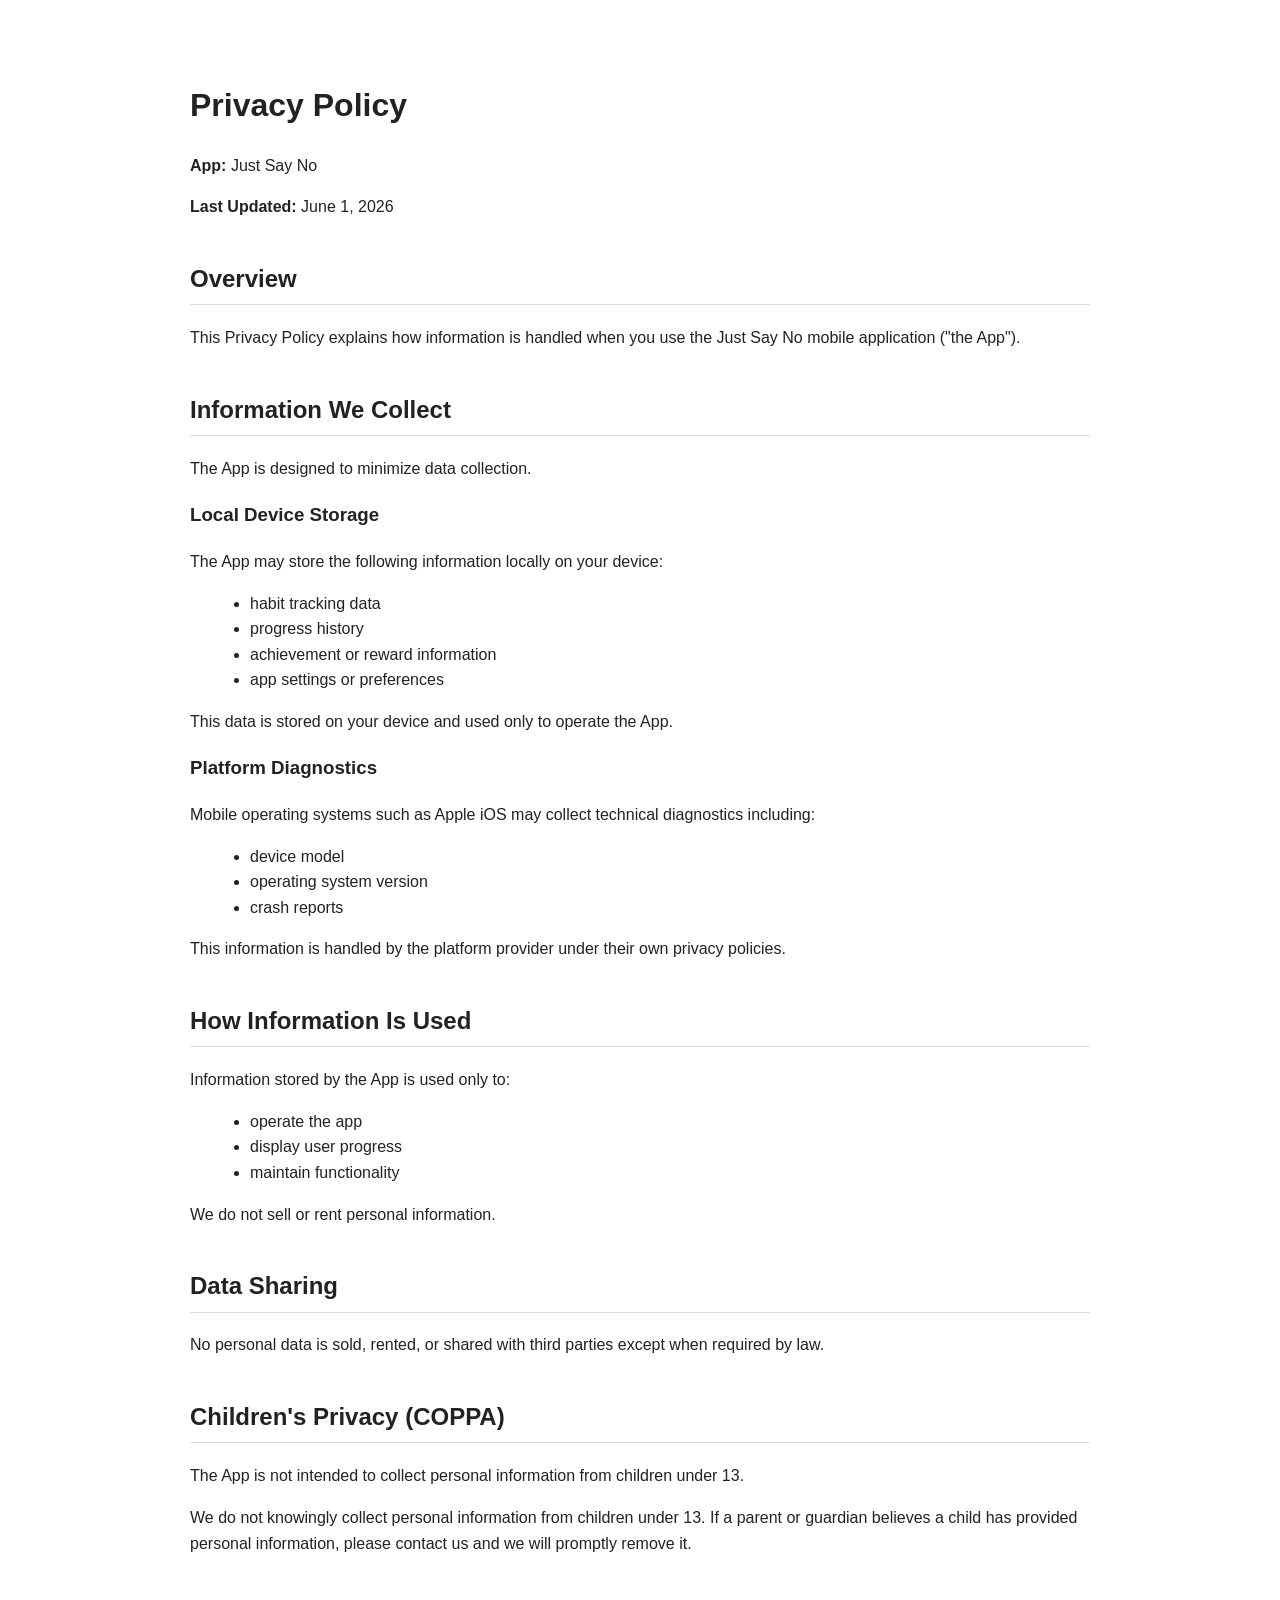
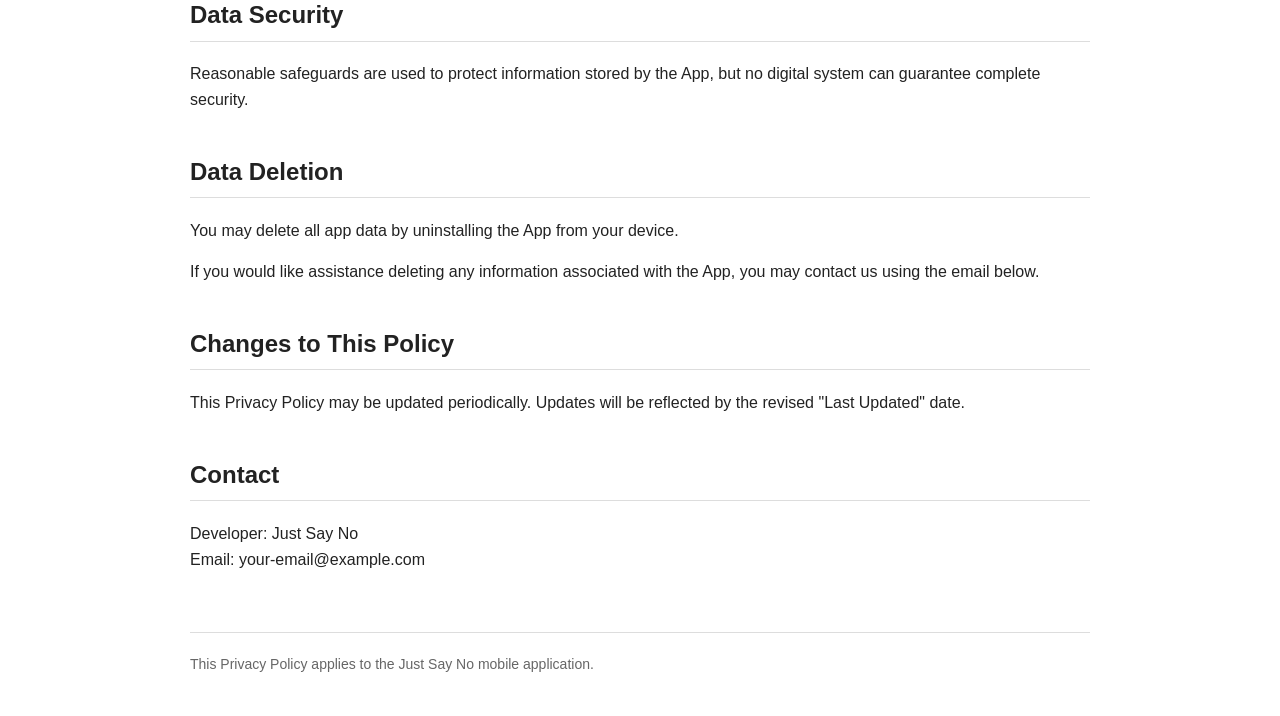
==== privacy.html @ 2a611e7a "Create privacy.html" ====
<!DOCTYPE html>
<html lang="en">
<head>
<meta charset="UTF-8">
<meta name="viewport" content="width=device-width, initial-scale=1.0">
<title>Just Say No – Privacy Policy</title>

<style>
body{
font-family:-apple-system,BlinkMacSystemFont,"Segoe UI",Roboto,Helvetica,Arial,sans-serif;
max-width:900px;
margin:auto;
padding:40px 20px;
line-height:1.6;
color:#222;
background:#fff;
}

h1,h2{
margin-top:40px;
}

h2{
border-bottom:1px solid #ddd;
padding-bottom:6px;
}

ul{
margin-left:20px;
}

footer{
margin-top:60px;
border-top:1px solid #ddd;
padding-top:20px;
font-size:14px;
color:#666;
}
</style>

</head>
<body>

<h1>Privacy Policy</h1>
<p><strong>App:</strong> Just Say No</p>
<p><strong>Last Updated:</strong> June 1, 2026</p>

<h2>Overview</h2>
<p>This Privacy Policy explains how information is handled when you use the Just Say No mobile application ("the App").</p>

<h2>Information We Collect</h2>

<p>The App is designed to minimize data collection.</p>

<h3>Local Device Storage</h3>

<p>The App may store the following information locally on your device:</p>

<ul>
<li>habit tracking data</li>
<li>progress history</li>
<li>achievement or reward information</li>
<li>app settings or preferences</li>
</ul>

<p>This data is stored on your device and used only to operate the App.</p>

<h3>Platform Diagnostics</h3>

<p>Mobile operating systems such as Apple iOS may collect technical diagnostics including:</p>

<ul>
<li>device model</li>
<li>operating system version</li>
<li>crash reports</li>
</ul>

<p>This information is handled by the platform provider under their own privacy policies.</p>

<h2>How Information Is Used</h2>

<p>Information stored by the App is used only to:</p>

<ul>
<li>operate the app</li>
<li>display user progress</li>
<li>maintain functionality</li>
</ul>

<p>We do not sell or rent personal information.</p>

<h2>Data Sharing</h2>

<p>No personal data is sold, rented, or shared with third parties except when required by law.</p>

<h2>Children's Privacy (COPPA)</h2>

<p>The App is not intended to collect personal information from children under 13.</p>

<p>We do not knowingly collect personal information from children under 13. If a parent or guardian believes a child has provided personal information, please contact us and we will promptly remove it.</p>

<h2>Data Security</h2>

<p>Reasonable safeguards are used to protect information stored by the App, but no digital system can guarantee complete security.</p>

<h2>Data Deletion</h2>

<p>You may delete all app data by uninstalling the App from your device.</p>

<p>If you would like assistance deleting any information associated with the App, you may contact us using the email below.</p>

<h2>Changes to This Policy</h2>

<p>This Privacy Policy may be updated periodically. Updates will be reflected by the revised "Last Updated" date.</p>

<h2>Contact</h2>

<p>
Developer: Just Say No<br>
Email: your-email@example.com
</p>

<footer>
This Privacy Policy applies to the Just Say No mobile application.
</footer>

</body>
</html>
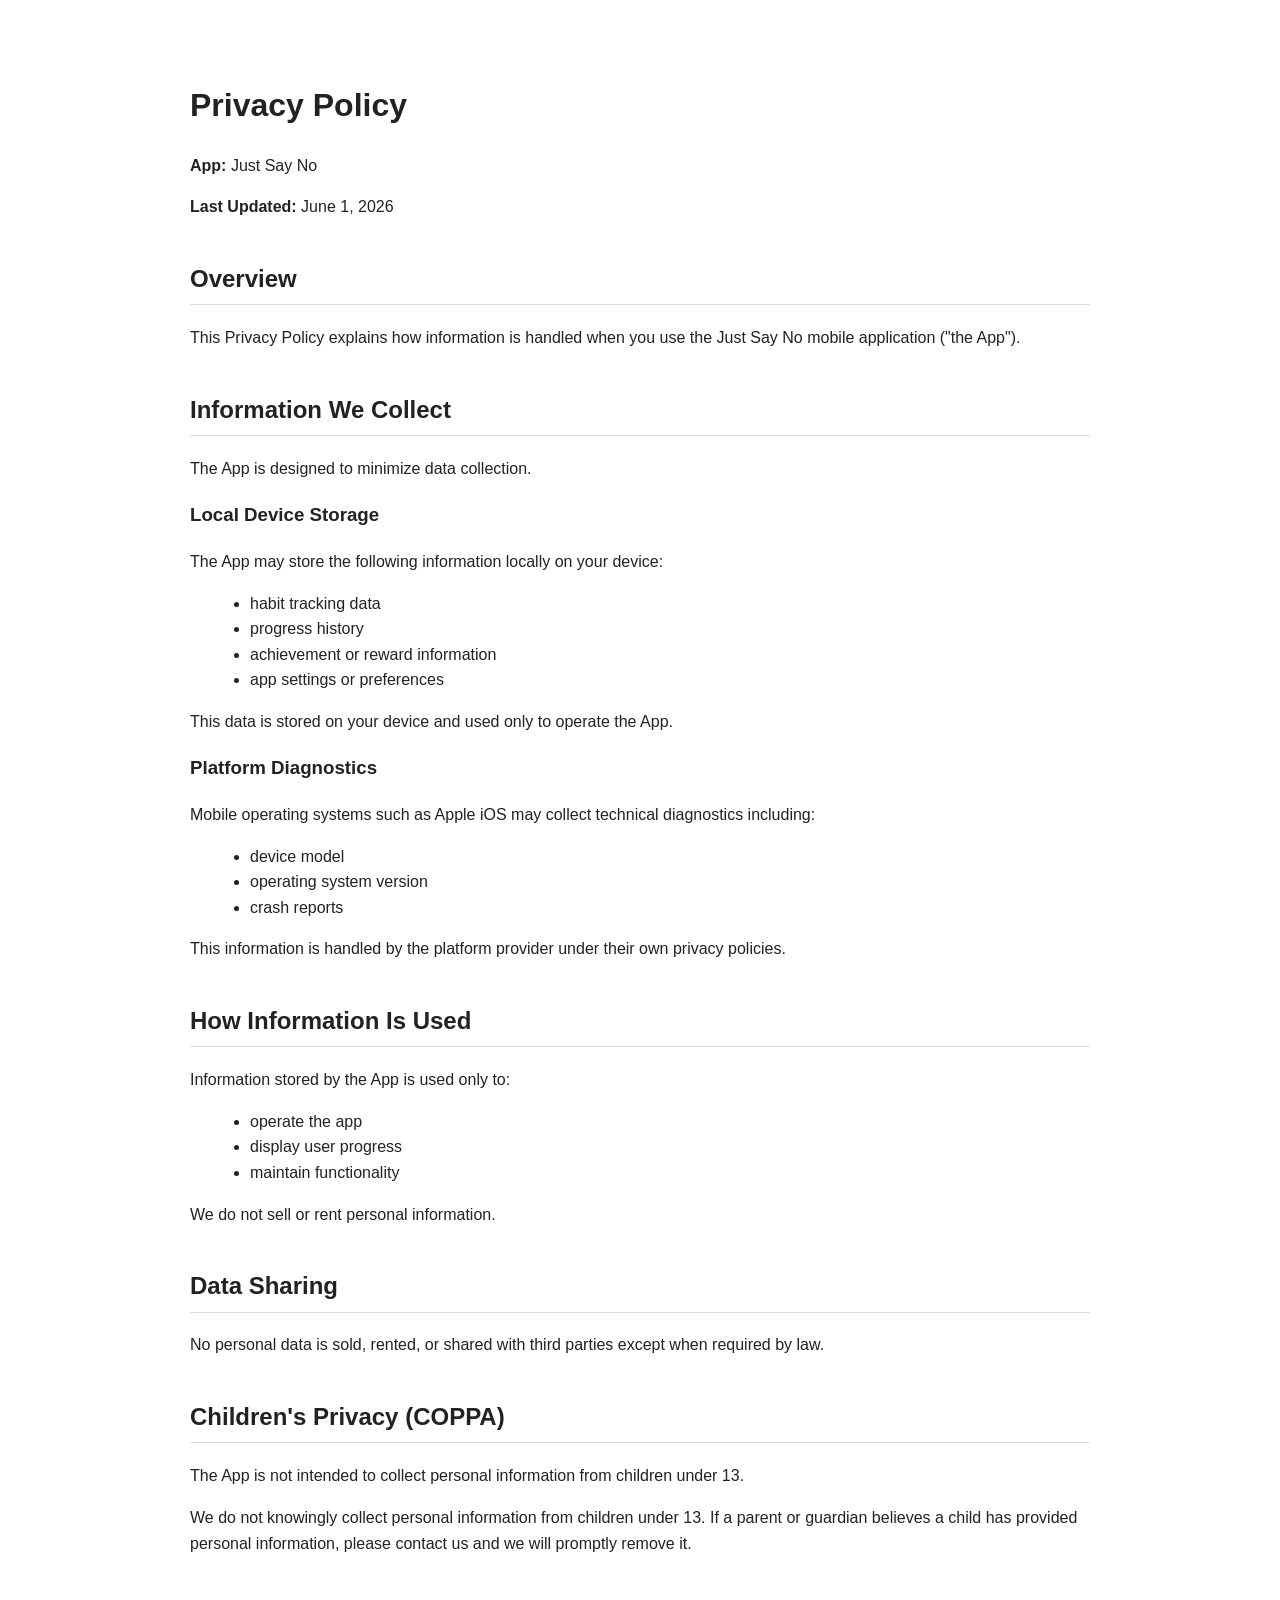
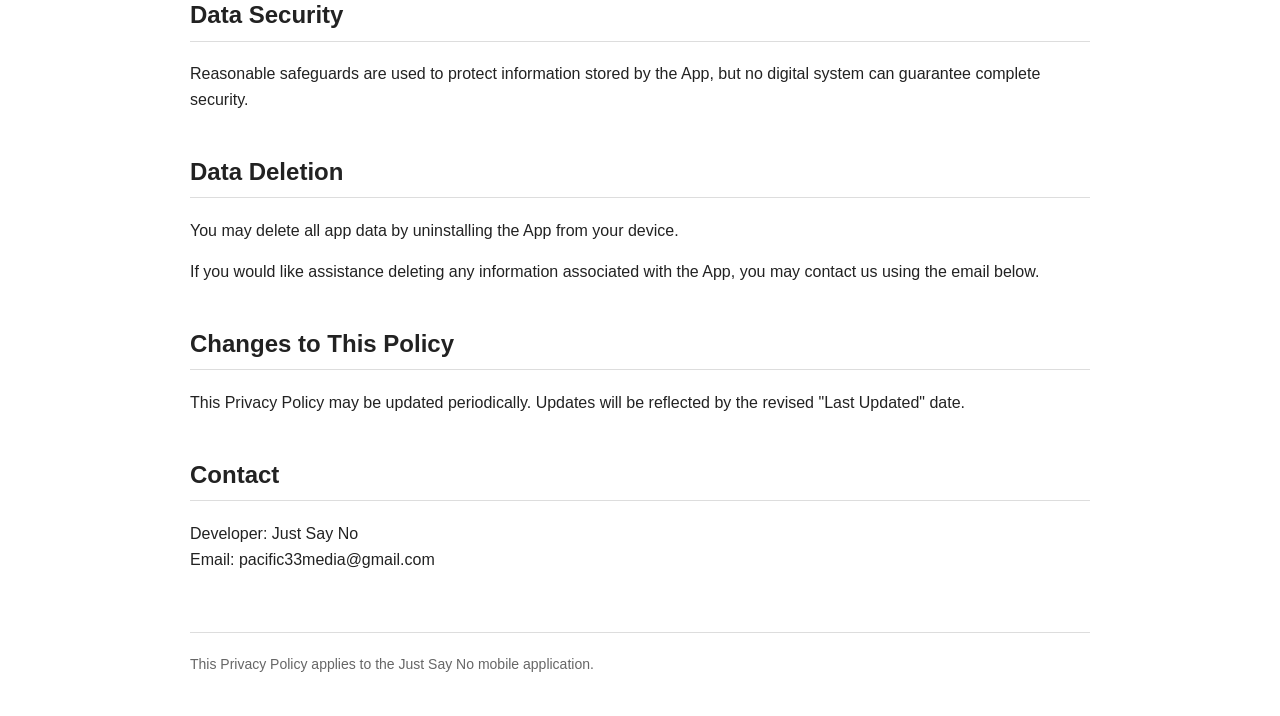
==== commit c3f2116d: "Update privacy.html" ====
--- a/privacy.html
+++ b/privacy.html
@@ -117,7 +117,7 @@
 
 <p>
 Developer: Just Say No<br>
-Email: your-email@example.com
+Email: pacific33media@gmail.com
 </p>
 
 <footer>
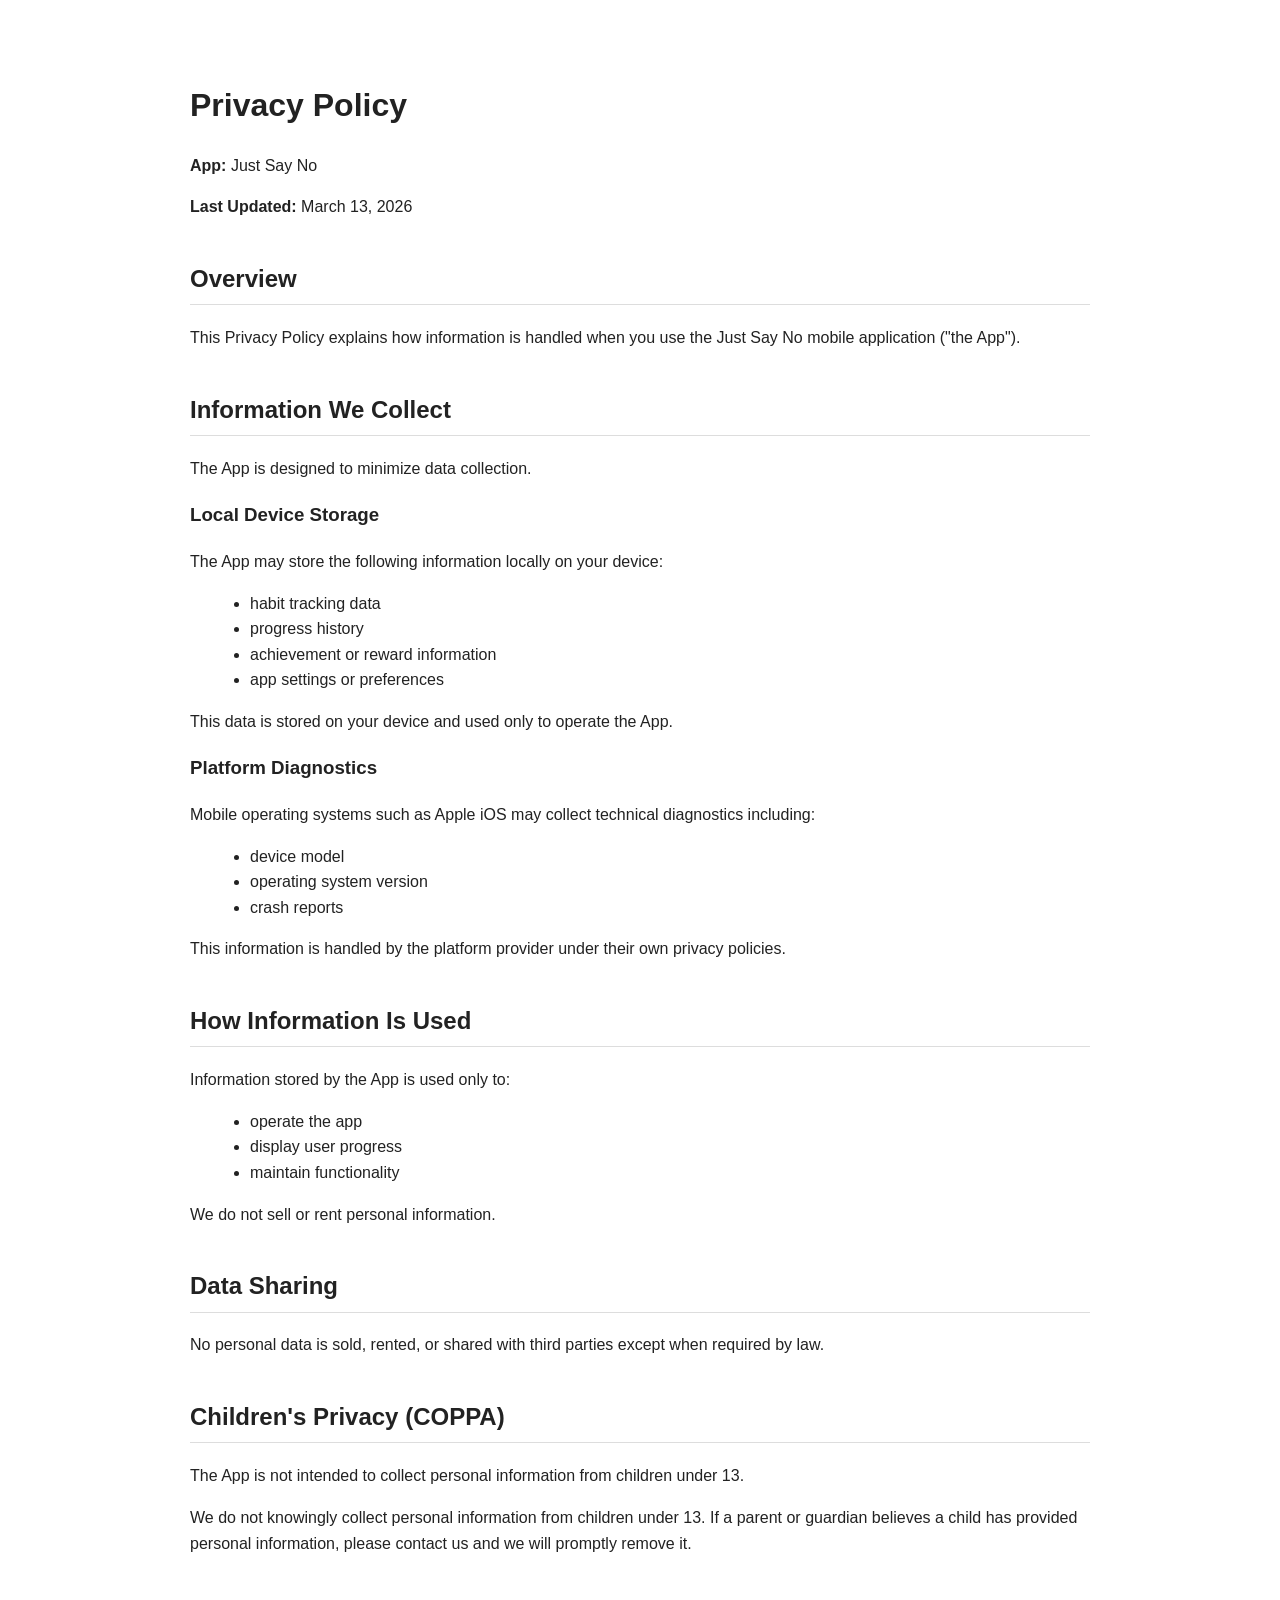
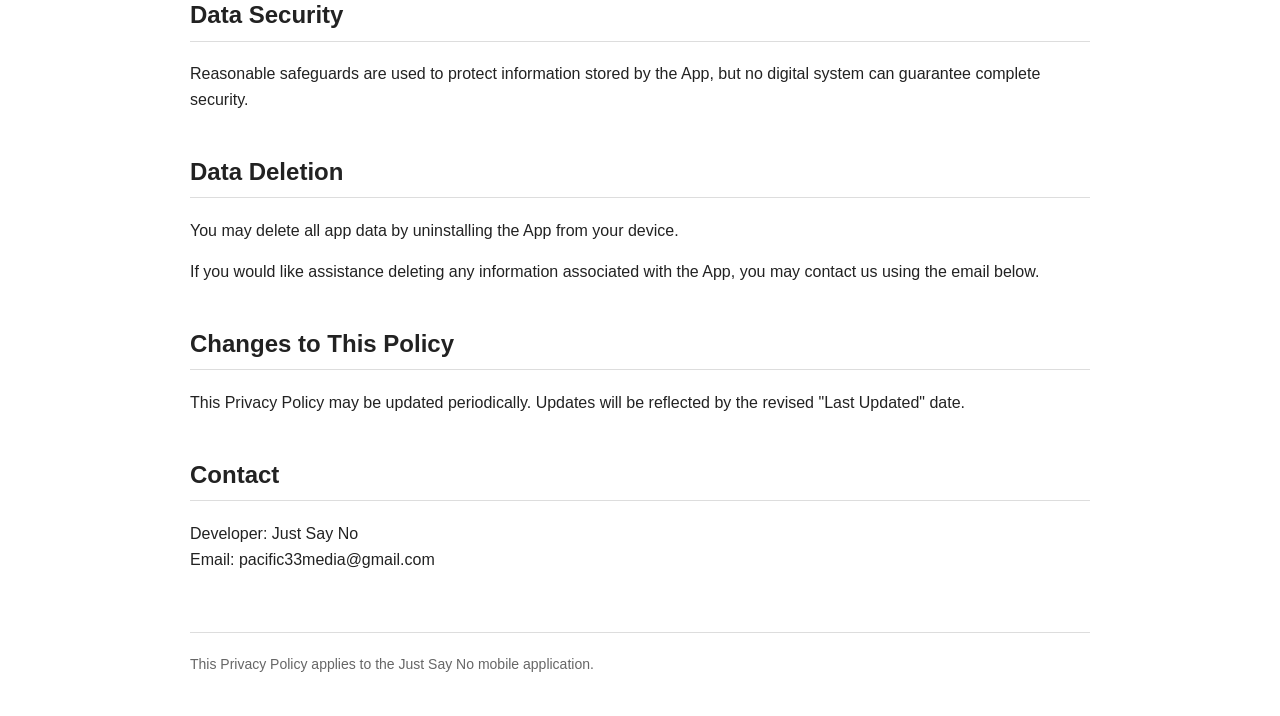
==== commit 6141cdc3: "Update privacy.html" ====
--- a/privacy.html
+++ b/privacy.html
@@ -43,7 +43,7 @@
 
 <h1>Privacy Policy</h1>
 <p><strong>App:</strong> Just Say No</p>
-<p><strong>Last Updated:</strong> June 1, 2026</p>
+<p><strong>Last Updated:</strong> March 13, 2026</p>
 
 <h2>Overview</h2>
 <p>This Privacy Policy explains how information is handled when you use the Just Say No mobile application ("the App").</p>
